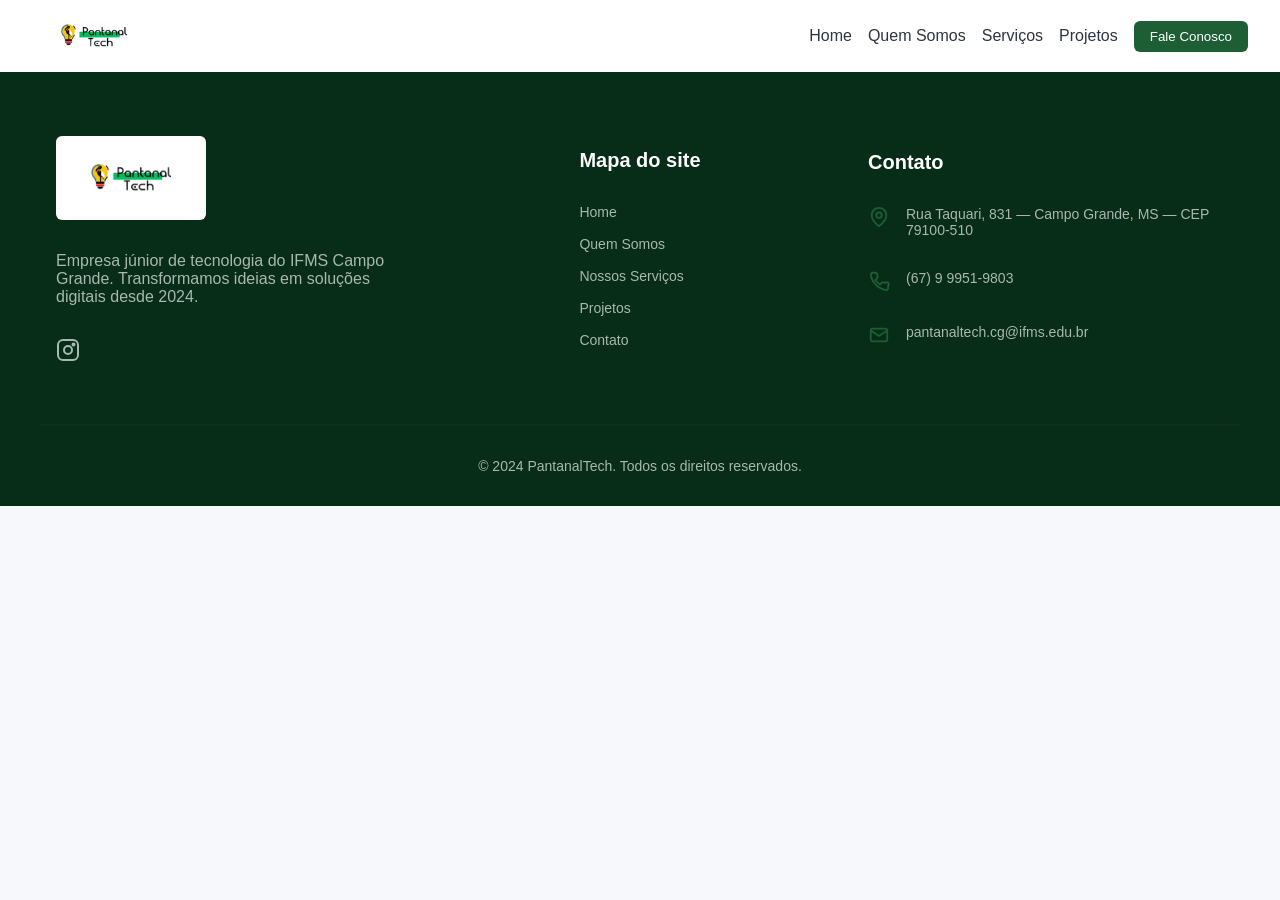
==== pages/projetos.html @ eecae963 "Estruturando páginas do projeto" ====
<!DOCTYPE html>
<html lang="pt-br">
<head>
    <meta charset="UTF-8">
    <meta name="viewport" content="width=device-width, initial-scale=1.0">

    <link rel="stylesheet" href="../css/variables.css">
    <link rel="stylesheet" href="../css/global.css">
    <link rel="stylesheet" href="../components/Header/Header.css">
    <link rel="stylesheet" href="../components/Footer/Footer.css">

    <script type="module" src="../components/Header/Header.js"></script>
    <script type="module" src="../components/Footer/Footer.js"></script>
    <title>Projetos</title>
</head>
<body>
    <header-component></header-component>

    <!-- Introduzir o conteúdo da página -->

    <footer-component></footer-component>
</body>
</html>
---- css/variables.css ----
:root {

    /* ===========================
       CORES PRINCIPAIS
    =========================== */

    --verde-principal: #1D5E35;
    --verde-escuro: #072C17;
    --verde-claro: #EAF7F0;
    --verde-hover: #164B2A;

    --amarelo-destaque: #F3B21A;
    --amarelo-hover: #D99C13;


    /* ===========================
       FUNDOS
    =========================== */

    --fundo-branco: #FFFFFF;
    --fundo-pagina: #F7F8FC;
    --fundo-secao: #F2F4F7;
    --fundo-escuro: var(--verde-escuro);


    /* ===========================
       TEXTOS
    =========================== */

    --texto-principal: #2E3442;
    --texto-secundario: #667085;
    --texto-claro: #FFFFFF;
    --texto-destaque: var(--verde-principal);


    /* ===========================
       BORDAS
    =========================== */

    --borda-padrao: #E7EAF0;
    --borda-clara: #F2F4F7;


    /* ===========================
       BOTÕES E LINKS
    =========================== */

    --botao-primario: var(--verde-principal);
    --botao-primario-hover: var(--verde-hover);

    --botao-destaque: var(--amarelo-destaque);
    --botao-destaque-hover: var(--amarelo-hover);

    --link: var(--verde-principal);
    --link-hover: var(--verde-hover);


    /* ===========================
       ESPAÇAMENTOS
    =========================== */

    --espaco-pequeno: 8px;
    --espaco-medio: 16px;
    --espaco-grande: 32px;
    --espaco-secao: 80px;


    /* ===========================
       BORDAS E SOMBRAS
    =========================== */

    --raio-pequeno: 6px;
    --raio-medio: 12px;
    --raio-grande: 20px;

    --sombra-card: 0 10px 30px rgba(0, 0, 0, 0.08);


    /* ===========================
       TRANSIÇÃO
    =========================== */

    --transicao-padrao: 0.2s ease;


    /* ===========================
       LAYOUT
    =========================== */

    --largura-maxima: 1200px;
    --altura-header: 72px;
}
---- css/global.css ----
*{
    margin: 0;
    padding: 0;
    box-sizing: border-box;
}

body{
    font-family: 'Inter', sans-serif;
    background-color: var(--fundo-pagina);
    color: var(--texto-principal);
}
---- components/Header/Header.css ----
.cabecalho{
    display: flex;
    justify-content: space-between;
    align-items: center;
    padding: 1rem 2rem;
    height: var(--altura-header);
    background-color: var(--fundo-branco);
    box-shadow: 0 2px 4px rgba(0, 0, 0, 0.1);
}

.logo{
    height: 70px;
    width: auto;
}

.menu{
    display: flex;
    align-items: center;
    gap: 1rem;
}

.menu a{
    text-decoration: none;
    color: var(--texto-principal);
    font-weight: 500;
    transition: color 0.3s;
}

.menu a:hover{
    color: var(--link-hover);
}

.menu-btn{
    background-color: var(--botao-primario);
    color: var(--texto-claro);
    border: none;
    padding: 0.5rem 1rem;
    border-radius: var(--raio-pequeno);
    cursor: pointer;
    transition: background-color 0.3s;
}

.menu-btn:hover{
    background-color: var(--botao-primario-hover);
}
---- components/Footer/Footer.css ----
.rodape{
    display: flex;
    flex-direction: column;
    justify-content: space-around;
    align-items: center;
    background-color: var(--fundo-escuro);
    color: #A9B8B0;
}

.rodape__container{
    max-width: var(--largura-maxima);
    padding: 32px 16px;
    display: grid;
    grid-template-columns: 1.5fr 1.5fr 1.5fr;
    gap: 50px;
    border-bottom: 2px solid #142D22;
    place-items: center;
}

.rodape__informacoes{
    display: flex;
    flex-direction: column;
    gap: var(--espaco-grande);
    padding: var(--espaco-grande) 0;
}

.rodape__informacoes img{
    width: 150px;
    height: auto;
    border-radius: var(--raio-pequeno);
}

.rodape__informacoes #instagram{
    width: 22px;
    height: 22px;
} 

.rodape__titulo{
    font-size: 20px;
    color: var(--texto-claro);
}

.rodape__mapasite{
    display: flex;
    flex-direction: column;
    gap: var(--espaco-grande);
    padding: var(--espaco-grande) 0;
    font-size: 14px;
}

.rodape__mapasite .rodape__links{
    display: flex;
    flex-direction: column;
    gap: var(--espaco-medio);
    list-style: none;
}

.rodape__link{
    text-decoration: none;
    color: #A9B8B0;
    transition: color 0.3s ease;
}

.rodape__link:hover{
    color: var(--verde-hover);
}

.rodape__contato{
    display: flex;
    flex-direction: column;
    gap: var(--espaco-grande);
    padding: var(--espaco-grande) 0;
    font-size: 14px;
}

.rodape__contato .contato-item {
    display: flex;
    align-items: flex-start;
    gap: 16px;
}

.rodape__contato .icone {
    width: 22px;
    height: 22px;
    color: var(--verde-principal);
    flex-shrink: 0;
}

.rodape__direitos{
    padding: var(--espaco-grande) 0;
    font-size: 14px;
}
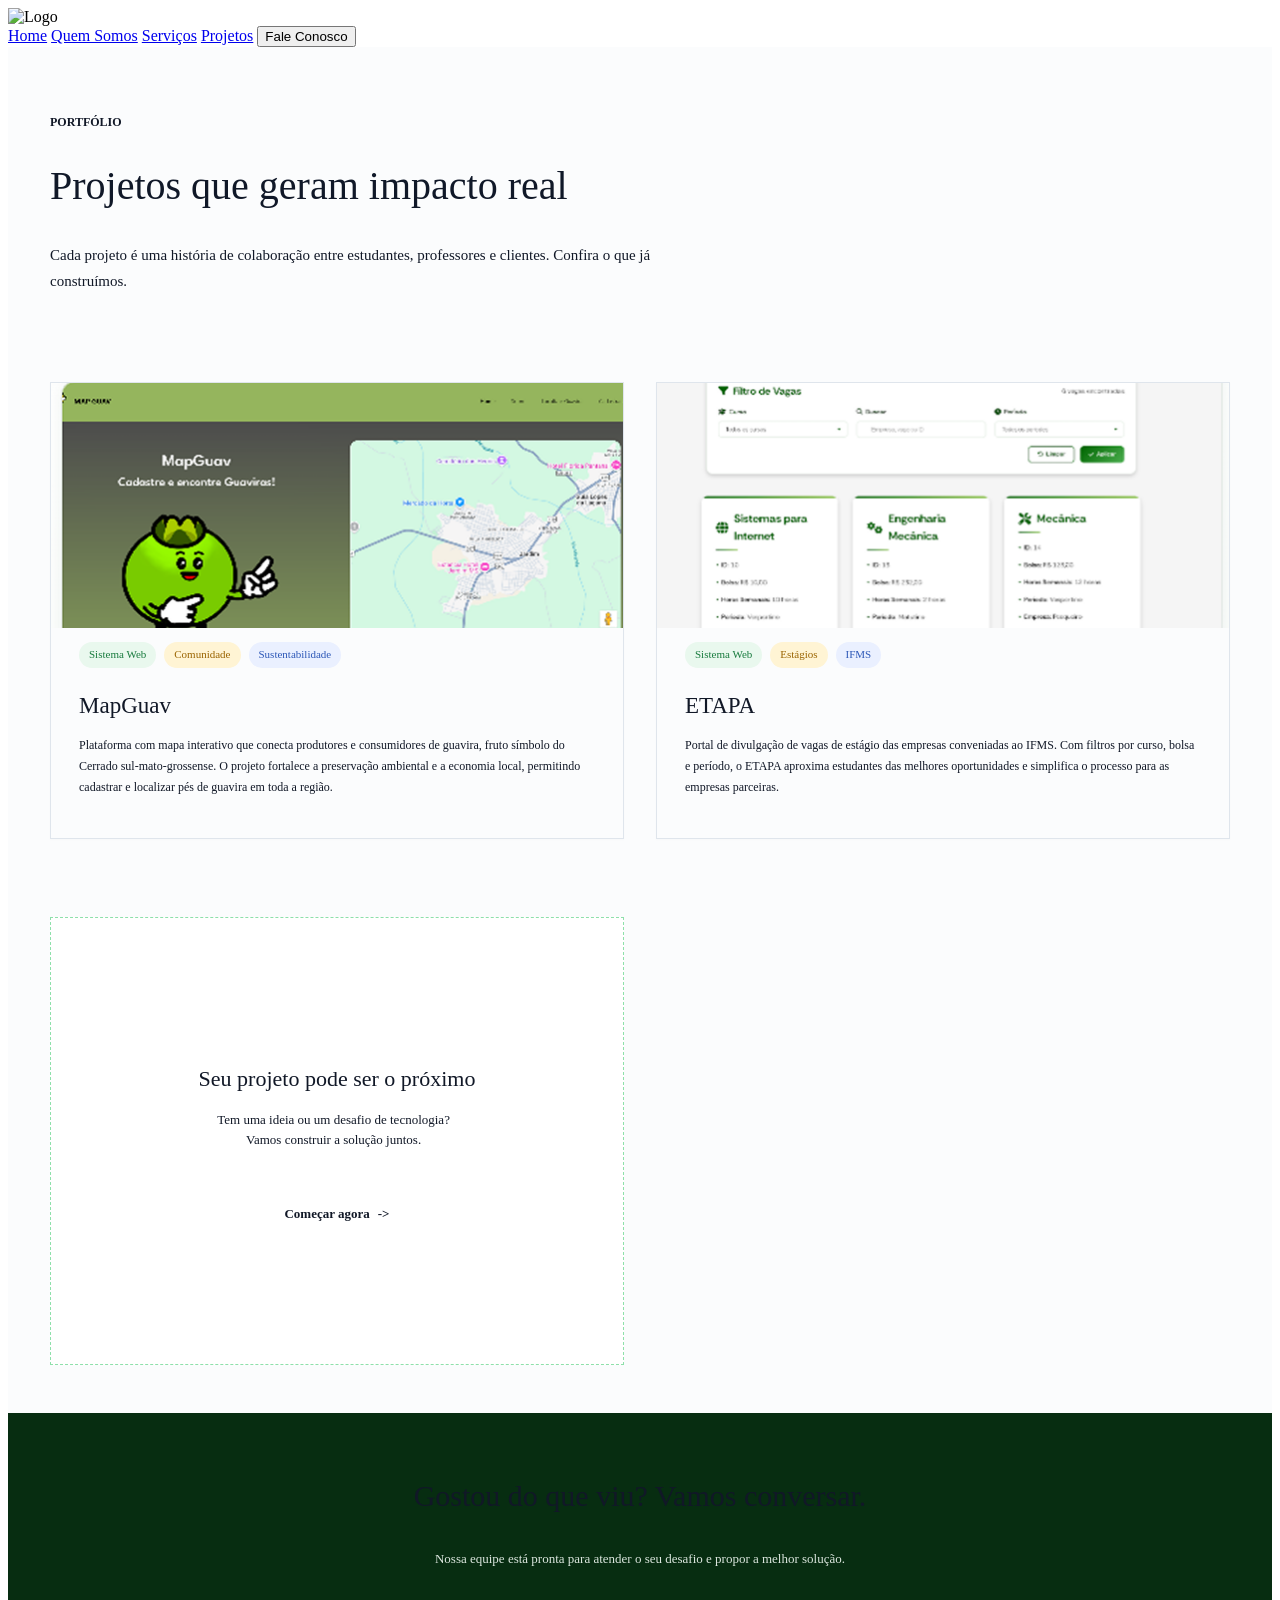
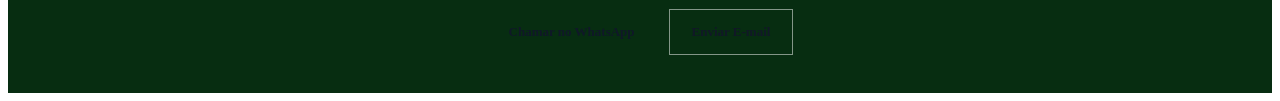
==== commit 5d3e865f: "feat: Adiciona página de projetos com layout e estilos" ====
--- a/pages/projetos.html
+++ b/pages/projetos.html
@@ -6,6 +6,7 @@
 
     <link rel="stylesheet" href="../css/variables.css">
     <link rel="stylesheet" href="../css/global.css">
+    <link rel="stylesheet" href="../css/projetos.css">
     <link rel="stylesheet" href="../components/Header/Header.css">
     <link rel="stylesheet" href="../components/Footer/Footer.css">
 
@@ -16,8 +17,100 @@
 <body>
     <header-component></header-component>
 
-    <!-- Introduzir o conteúdo da página -->
+    <main class="projetos-page">
+        <section class="projetos-hero" aria-labelledby="titulo-projetos">
+            <div class="projetos-container">
+                <p class="projetos-label">Portf&oacute;lio</p>
+                <h1 id="titulo-projetos">Projetos que geram impacto real</h1>
+                <p class="projetos-intro">
+                    Cada projeto &eacute; uma hist&oacute;ria de colabora&ccedil;&atilde;o entre estudantes, professores e clientes.
+                    Confira o que j&aacute; constru&iacute;mos.
+                </p>
+            </div>
+        </section>
+
+        <section class="projetos-lista" aria-label="Lista de projetos">
+            <div class="projetos-container projetos-grid">
+                <article class="projeto-card">
+                    <img
+                        class="projeto-card__imagem"
+                        src="../assets/MapGuav Dashboard Screenshot.png"
+                        alt="Interface ilustrada do projeto MapGuav com mascote e mapa"
+                    >
+
+                    <div class="projeto-card__conteudo">
+                        <div class="projeto-card__tags" aria-label="Categorias do projeto">
+                            <span class="tag tag--verde">Sistema Web</span>
+                            <span class="tag tag--amarelo">Comunidade</span>
+                            <span class="tag tag--azul">Sustentabilidade</span>
+                        </div>
+
+                        <h2>MapGuav</h2>
+                        <p>
+                            Plataforma com mapa interativo que conecta produtores e consumidores de guavira,
+                            fruto s&iacute;mbolo do Cerrado sul-mato-grossense. O projeto fortalece a preserva&ccedil;&atilde;o
+                            ambiental e a economia local, permitindo cadastrar e localizar p&eacute;s de guavira em toda a regi&atilde;o.
+                        </p>
+                    </div>
+                </article>
+
+                <article class="projeto-card">
+                    <img
+                        class="projeto-card__imagem"
+                        src="../assets/ETAPA Dashboard Screenshot.png"
+                        alt="Interface ilustrada do portal ETAPA com filtros e vagas de estagio"
+                    >
+
+                    <div class="projeto-card__conteudo">
+                        <div class="projeto-card__tags" aria-label="Categorias do projeto">
+                            <span class="tag tag--verde">Sistema Web</span>
+                            <span class="tag tag--amarelo">Est&aacute;gios</span>
+                            <span class="tag tag--azul">IFMS</span>
+                        </div>
+
+                        <h2>ETAPA</h2>
+                        <p>
+                            Portal de divulga&ccedil;&atilde;o de vagas de est&aacute;gio das empresas conveniadas ao IFMS.
+                            Com filtros por curso, bolsa e per&iacute;odo, o ETAPA aproxima estudantes das melhores
+                            oportunidades e simplifica o processo para as empresas parceiras.
+                        </p>
+                    </div>
+                </article>
+
+                <article class="projeto-convite">
+                    <div>
+                        <h2>Seu projeto pode ser o pr&oacute;ximo</h2>
+                        <p>
+                            Tem uma ideia ou um desafio de tecnologia? Vamos construir a solu&ccedil;&atilde;o juntos.
+                        </p>
+                    </div>
+
+                    <a class="botao botao--primario" href="mailto:pantanaltech.cg@ifms.edu.br">
+                        Come&ccedil;ar agora
+                        <span aria-hidden="true">-&gt;</span>
+                    </a>
+                </article>
+            </div>
+        </section>
+
+
+        <section class="projetos-cta" aria-labelledby="titulo-contato-projetos">
+            <div class="projetos-container projetos-cta__conteudo">
+                <h2 id="titulo-contato-projetos">Gostou do que viu? Vamos conversar.</h2>
+                <p>Nossa equipe est&aacute; pronta para atender o seu desafio e propor a melhor solu&ccedil;&atilde;o.</p>
+
+                <div class="projetos-cta__acoes">
+                    <a class="botao botao--destaque" href="https://wa.me/5567999519803" target="_blank" rel="noopener">
+                        Chamar no WhatsApp
+                    </a>
+                    <a class="botao botao--contorno" href="mailto:pantanaltech.cg@ifms.edu.br">
+                        Enviar E-mail
+                    </a>
+                </div>
+            </div>
+        </section>
+    </main>
 
     <footer-component></footer-component>
 </body>
-</html>+</html>
--- a/css/projetos.css
+++ b/css/projetos.css
@@ -0,0 +1,319 @@
+.projetos-page {
+    background: #fbfcfd;
+    color: #111827;
+}
+
+.projetos-container {
+    width: min(100%, var(--largura-maxima));
+    margin: 0 auto;
+    padding: 0 42px;
+}
+
+.projetos-hero {
+    padding: 56px 0 48px;
+    background: #fbfcfd;
+}
+
+.projetos-label {
+    margin-bottom: 12px;
+    color: var(--verde-principal);
+    font-size: 12px;
+    font-weight: 600;
+    line-height: 1.2;
+    text-transform: uppercase;
+}
+
+.projetos-hero h1 {
+    max-width: 700px;
+    color: #101828;
+    font-size: 40px;
+    font-weight: 400;
+    line-height: 1.16;
+}
+
+.projetos-intro {
+    max-width: 610px;
+    margin-top: 20px;
+    color: var(--texto-secundario);
+    font-size: 15px;
+    line-height: 1.75;
+}
+
+.projetos-lista {
+    padding: 24px 0 48px;
+}
+
+.projetos-grid {
+    display: grid;
+    grid-template-columns: repeat(2, minmax(0, 1fr));
+    gap: 78px 32px;
+}
+
+.projeto-card {
+    overflow: hidden;
+    background: var(--fundo-branco);
+    border: 1px solid #dfe5ec;
+    border-radius: var(--raio-medio);
+    box-shadow: 0 1px 2px rgba(16, 24, 40, 0.02);
+}
+
+.projeto-card__imagem {
+    display: block;
+    width: 100%;
+    height: 245px;
+    object-fit: cover;
+    background: #eef3f0;
+}
+
+.projeto-card__conteudo {
+    padding: 14px 28px 28px;
+}
+
+.projeto-card__tags {
+    display: flex;
+    flex-wrap: wrap;
+    gap: 8px;
+    margin-bottom: 24px;
+}
+
+.tag {
+    display: inline-flex;
+    align-items: center;
+    min-height: 20px;
+    padding: 3px 10px;
+    border-radius: 999px;
+    font-size: 11px;
+    font-weight: 500;
+    line-height: 1.2;
+    white-space: nowrap;
+}
+
+.tag--verde {
+    background: #e9f8ee;
+    color: #177a3d;
+}
+
+.tag--amarelo {
+    background: #fff4d4;
+    color: #9a6400;
+}
+
+.tag--azul {
+    background: #eaf0ff;
+    color: #2c57b7;
+}
+
+.projeto-card h2,
+.projeto-convite h2,
+.projetos-cta h2 {
+    color: #111827;
+    font-weight: 500;
+}
+
+.projeto-card h2 {
+    margin-bottom: 16px;
+    font-size: 23px;
+    line-height: 1.2;
+}
+
+.projeto-card p {
+    color: var(--texto-secundario);
+    font-size: 12px;
+    line-height: 1.75;
+}
+
+.projeto-convite {
+    min-height: 350px;
+    display: flex;
+    flex-direction: column;
+    align-items: center;
+    justify-content: center;
+    gap: 28px;
+    padding: 48px 34px;
+    text-align: center;
+    background: #fff;
+    border: 1px dashed #8ee0aa;
+    border-radius: var(--raio-medio);
+}
+
+.projeto-convite h2 {
+    margin-bottom: 16px;
+    font-size: 22px;
+    line-height: 1.3;
+}
+
+.projeto-convite p {
+    max-width: 270px;
+    color: var(--texto-secundario);
+    font-size: 13px;
+    line-height: 1.55;
+}
+
+.botao {
+    display: inline-flex;
+    align-items: center;
+    justify-content: center;
+    gap: 8px;
+    min-height: 44px;
+    padding: 0 22px;
+    border-radius: var(--raio-pequeno);
+    font-size: 13px;
+    font-weight: 700;
+    line-height: 1;
+    text-decoration: none;
+    transition:
+        background-color var(--transicao-padrao),
+        border-color var(--transicao-padrao),
+        color var(--transicao-padrao),
+        transform var(--transicao-padrao);
+}
+
+.botao:hover {
+    transform: translateY(-1px);
+}
+
+.botao:focus-visible {
+    outline: 3px solid rgba(29, 94, 53, 0.28);
+    outline-offset: 3px;
+}
+
+.botao--primario {
+    background: var(--botao-primario);
+    color: var(--texto-claro);
+}
+
+.botao--primario:hover {
+    background: var(--botao-primario-hover);
+}
+
+.projetos-divisor {
+    height: 132px;
+    border-top: 4px solid #1b8bff;
+    background: #fff;
+}
+
+.projetos-cta {
+    padding: 40px 0 38px;
+    background: #072D11;
+}
+
+.projetos-cta__conteudo {
+    display: flex;
+    flex-direction: column;
+    align-items: center;
+    text-align: center;
+}
+
+.projetos-cta h2 {
+    color: var(--texto-claro);
+    font-size: 30px;
+    line-height: 1.2;
+}
+
+.projetos-cta p {
+    max-width: 420px;
+    margin-top: 10px;
+    color: #dce7df;
+    font-size: 13px;
+    line-height: 1.6;
+}
+
+.projetos-cta__acoes {
+    display: flex;
+    flex-wrap: wrap;
+    justify-content: center;
+    gap: 12px;
+    margin-top: 26px;
+}
+
+.botao--destaque {
+    background: var(--botao-destaque);
+    color: #101828;
+}
+
+.botao--destaque:hover {
+    background: var(--botao-destaque-hover);
+}
+
+.botao--contorno {
+    color: var(--texto-claro);
+    border: 1px solid rgba(255, 255, 255, 0.5);
+}
+
+.botao--contorno:hover {
+    border-color: var(--texto-claro);
+    background: rgba(255, 255, 255, 0.08);
+}
+
+@media (max-width: 820px) {
+    .projetos-container {
+        padding: 0 24px;
+    }
+
+    .projetos-hero {
+        padding: 42px 0 28px;
+    }
+
+    .projetos-hero h1 {
+        font-size: 32px;
+    }
+
+    .projetos-grid {
+        grid-template-columns: 1fr;
+        gap: 28px;
+    }
+
+    .projeto-card__imagem {
+        height: 230px;
+    }
+
+    .projeto-convite {
+        min-height: 290px;
+    }
+
+    .projetos-divisor {
+        height: 76px;
+        border-top-width: 3px;
+    }
+
+    .projetos-cta h2 {
+        font-size: 25px;
+    }
+}
+
+@media (max-width: 520px) {
+    .projetos-container {
+        padding: 0 18px;
+    }
+
+    .projetos-hero h1 {
+        font-size: 28px;
+    }
+
+    .projetos-intro {
+        font-size: 14px;
+    }
+
+    .projeto-card__imagem {
+        height: 190px;
+    }
+
+    .projeto-card__conteudo {
+        padding: 14px 18px 22px;
+    }
+
+    .projeto-card__tags {
+        gap: 6px;
+        margin-bottom: 18px;
+    }
+
+    .tag {
+        font-size: 10px;
+        padding: 3px 8px;
+    }
+
+    .projetos-cta__acoes,
+    .botao {
+        width: 100%;
+    }
+}
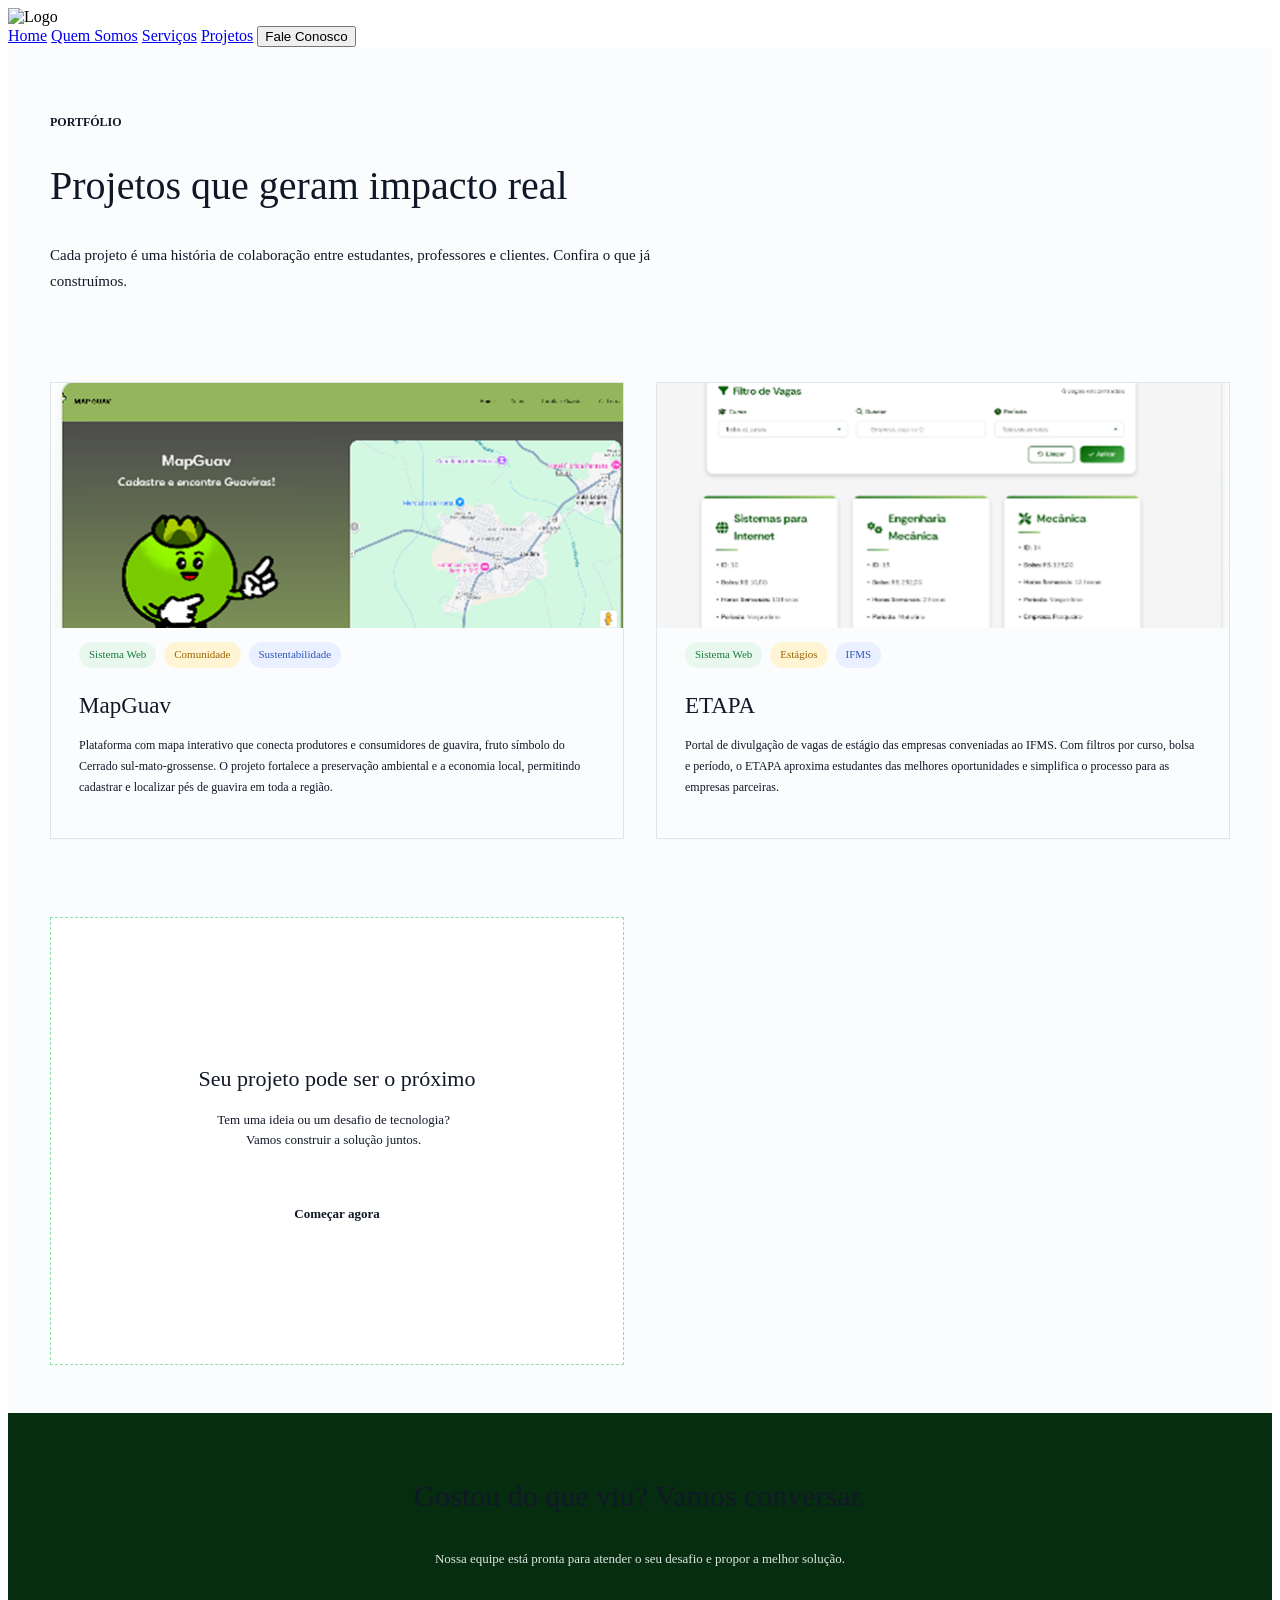
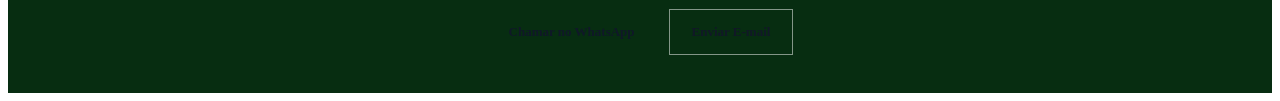
==== commit 8a85eb0e: "refactor: tira sera do começar agora" ====
--- a/pages/projetos.html
+++ b/pages/projetos.html
@@ -87,7 +87,6 @@
 
                     <a class="botao botao--primario" href="mailto:pantanaltech.cg@ifms.edu.br">
                         Come&ccedil;ar agora
-                        <span aria-hidden="true">-&gt;</span>
                     </a>
                 </article>
             </div>
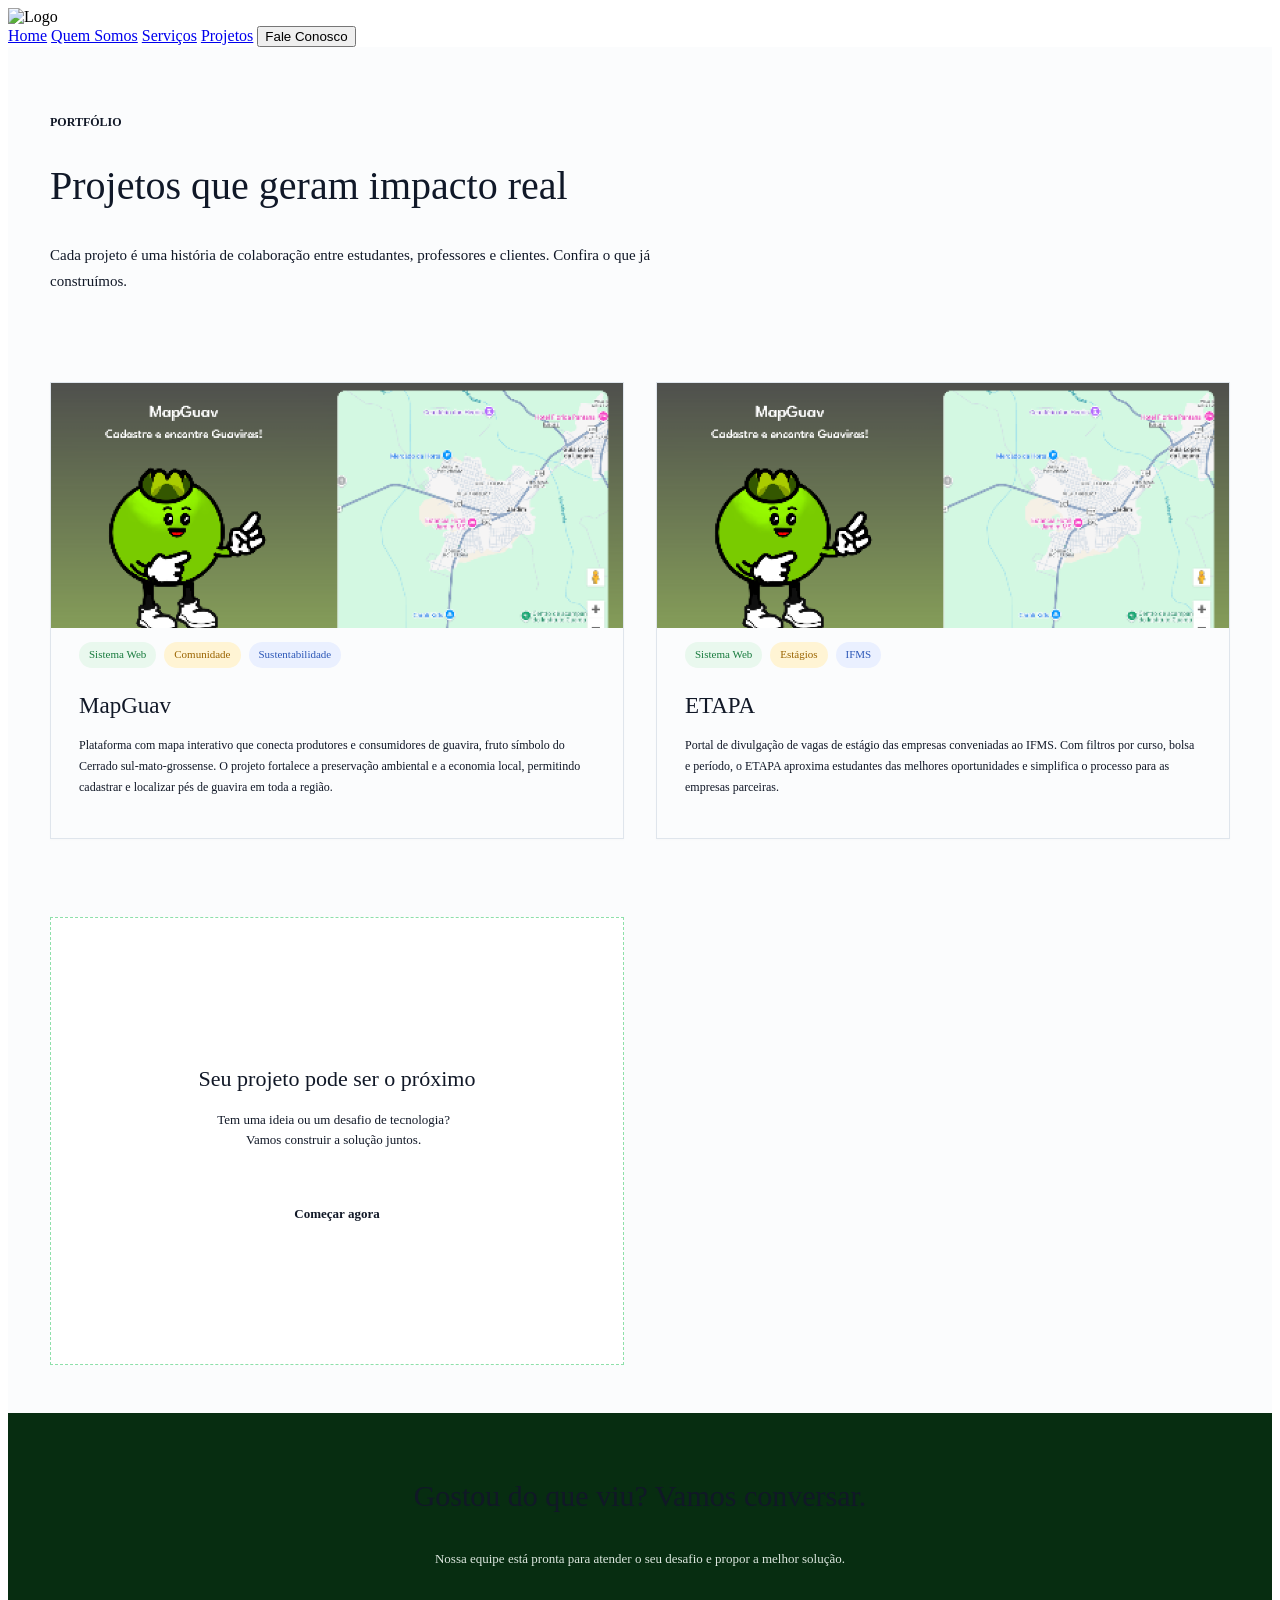
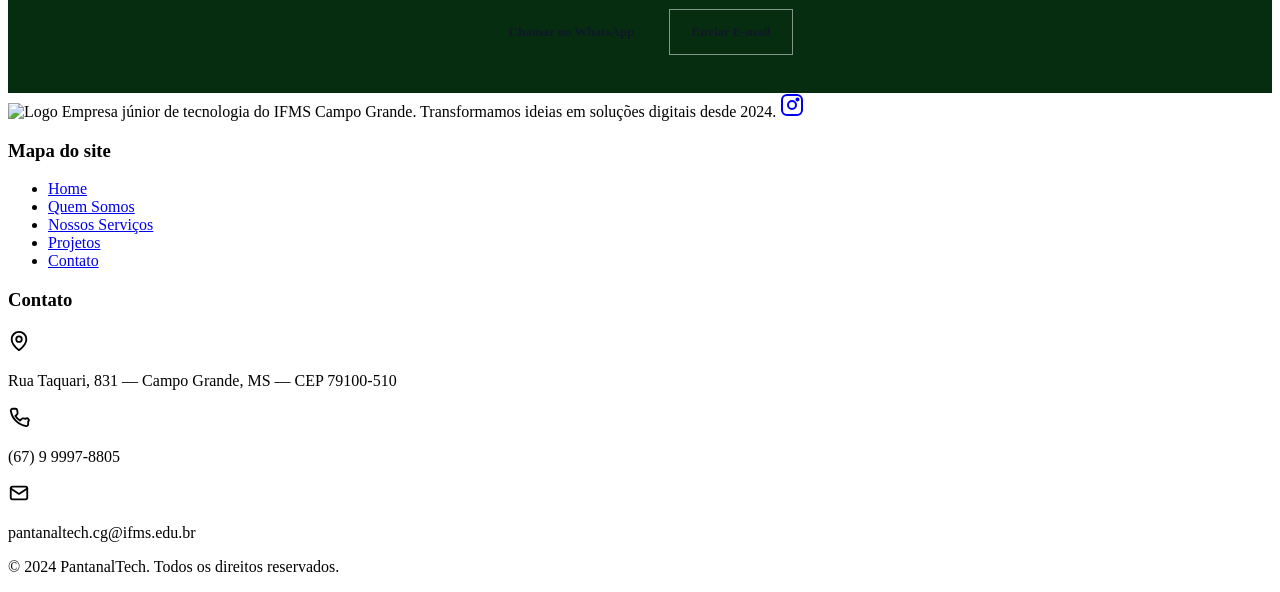
==== commit 748feb2d: "hotfix: recupera seção 2 que sumiu no conflito" ====
--- a/pages/projetos.html
+++ b/pages/projetos.html
@@ -34,7 +34,7 @@
                 <article class="projeto-card">
                     <img
                         class="projeto-card__imagem"
-                        src="../assets/MapGuav Dashboard Screenshot.png"
+                        src="../assets/MapGuav.png"
                         alt="Interface ilustrada do projeto MapGuav com mascote e mapa"
                     >
 
@@ -57,7 +57,7 @@
                 <article class="projeto-card">
                     <img
                         class="projeto-card__imagem"
-                        src="../assets/ETAPA Dashboard Screenshot.png"
+                        src="../assets/MapGuav.png"
                         alt="Interface ilustrada do portal ETAPA com filtros e vagas de estagio"
                     >
 
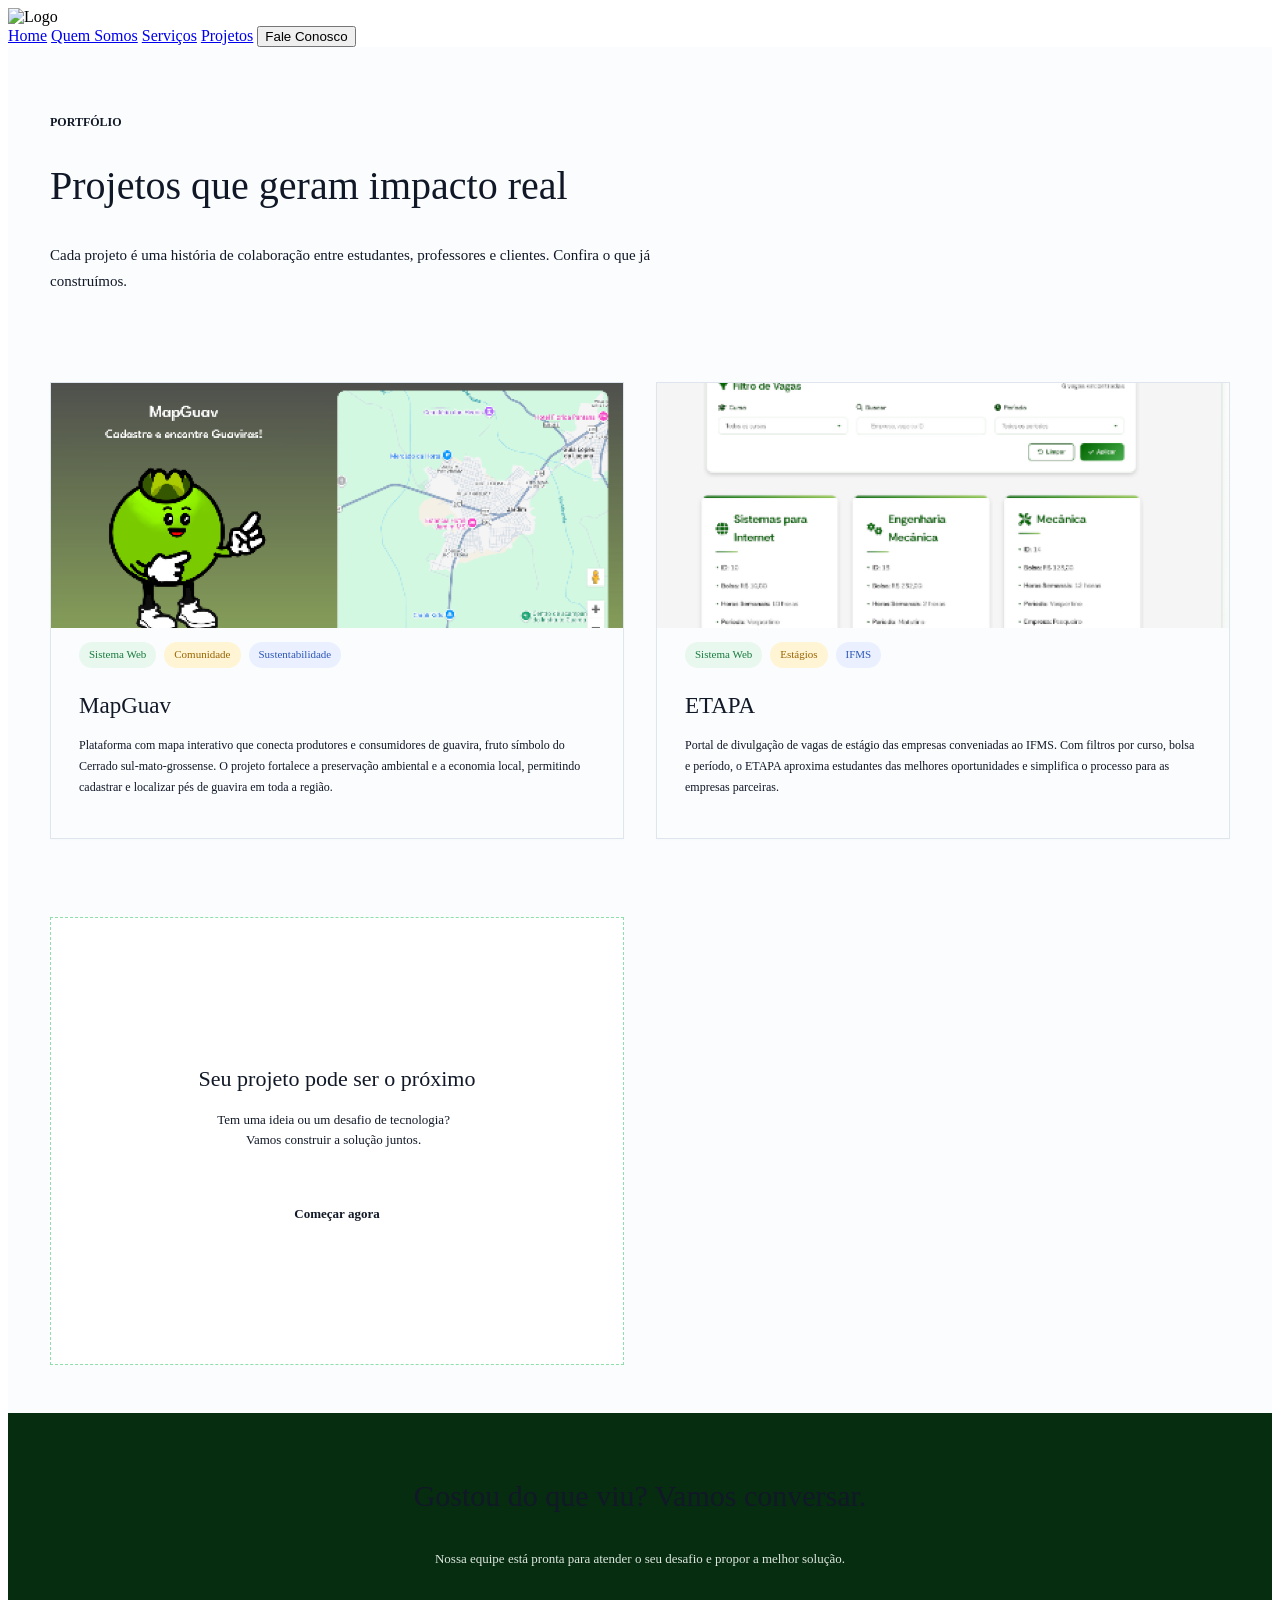
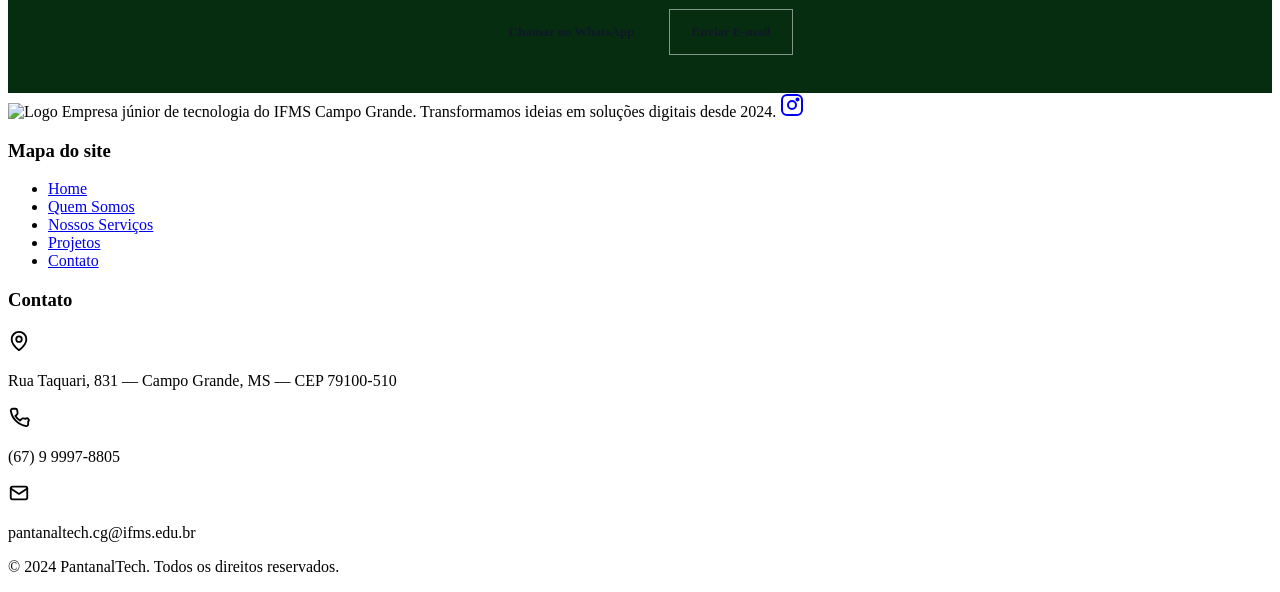
==== commit 2cf45cdc: "fix: caminho imagem etapa" ====
--- a/pages/projetos.html
+++ b/pages/projetos.html
@@ -57,7 +57,7 @@
                 <article class="projeto-card">
                     <img
                         class="projeto-card__imagem"
-                        src="../assets/MapGuav.png"
+                        src="../assets/etapa.png"
                         alt="Interface ilustrada do portal ETAPA com filtros e vagas de estagio"
                     >
 
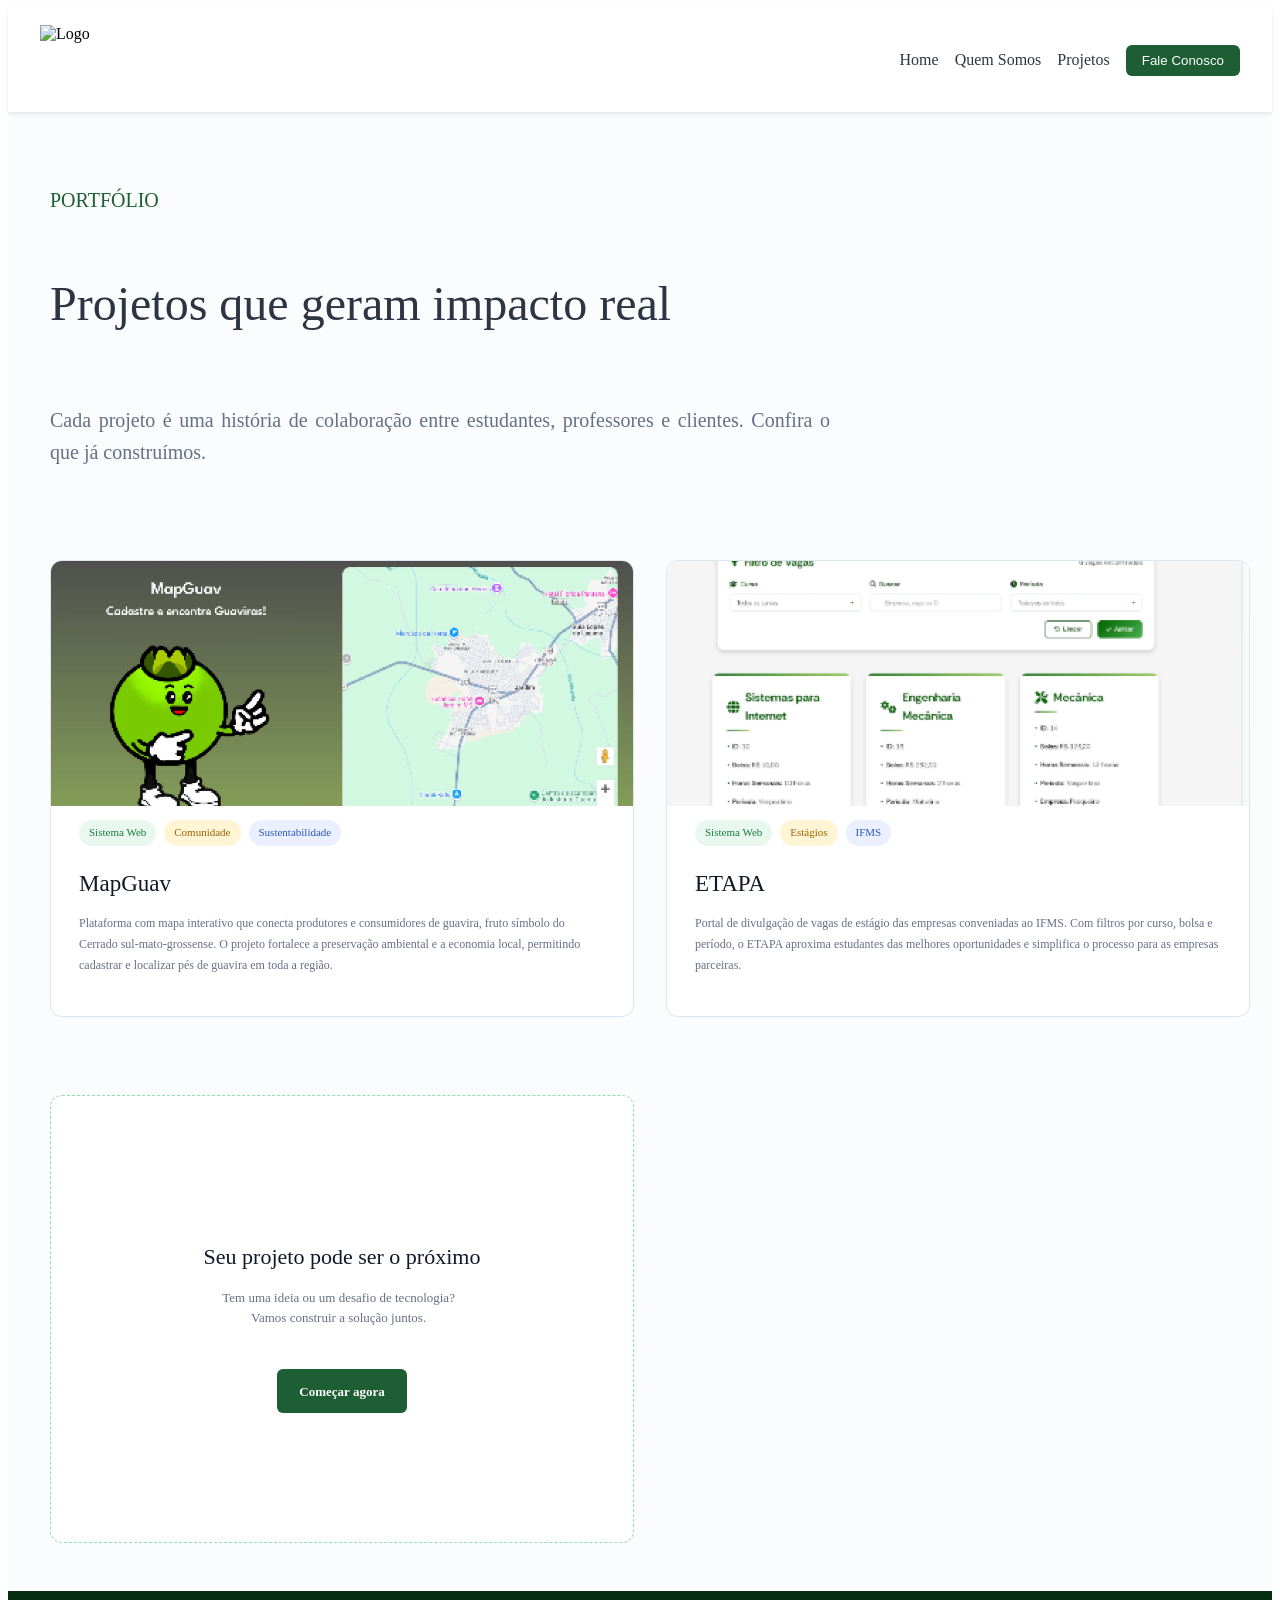
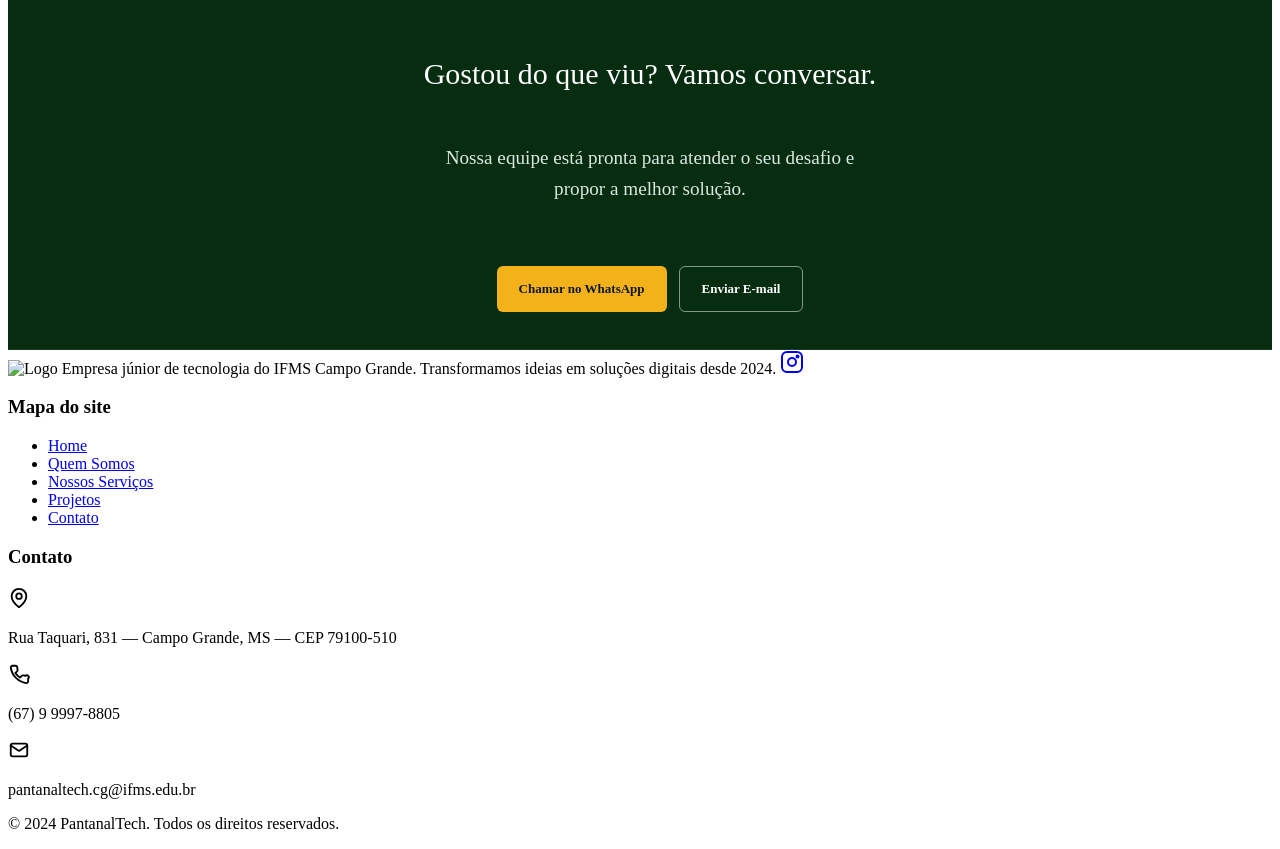
==== commit 93bdd5e6: "fix(style): corrigindo css e deixando padronizado" ====
--- a/pages/projetos.html
+++ b/pages/projetos.html
@@ -16,11 +16,10 @@
 </head>
 <body>
     <header-component></header-component>
-
     <main class="projetos-page">
         <section class="projetos-hero" aria-labelledby="titulo-projetos">
             <div class="projetos-container">
-                <p class="projetos-label">Portf&oacute;lio</p>
+                <p class="projetos-label">Portfólio</p>
                 <h1 id="titulo-projetos">Projetos que geram impacto real</h1>
                 <p class="projetos-intro">
                     Cada projeto &eacute; uma hist&oacute;ria de colabora&ccedil;&atilde;o entre estudantes, professores e clientes.
--- a/css/variables.css
+++ b/css/variables.css
@@ -0,0 +1,95 @@
+:root {
+
+    /* ===========================
+       CORES PRINCIPAIS
+    =========================== */
+
+    --verde-principal: #1D5E35;
+    --verde-escuro: #072C17;
+    --verde-claro: #EAF7F0;
+    --verde-hover: #164B2A;
+
+    --amarelo-destaque: #F3B21A;
+    --amarelo-hover: #D99C13;
+
+
+    /* ===========================
+       FUNDOS
+    =========================== */
+
+    --fundo-branco: #FFFFFF;
+    --fundo-pagina: #F7F8FC;
+    --fundo-secao: #F2F4F7;
+    --fundo-escuro: var(--verde-escuro);
+
+
+    /* ===========================
+       TEXTOS
+    =========================== */
+
+    --texto-principal: #2E3442;
+    --texto-secundario: #667085;
+    --texto-claro: #FFFFFF;
+    --texto-destaque: var(--verde-principal);
+
+    --color-primary: var(--texto-principal);
+    --color-secondary: var(--texto-secundario);
+
+
+    /* ===========================
+       BORDAS
+    =========================== */
+
+    --borda-padrao: #E7EAF0;
+    --borda-clara: #F2F4F7;
+
+
+    /* ===========================
+       BOTÕES E LINKS
+    =========================== */
+
+    --botao-primario: var(--verde-principal);
+    --botao-primario-hover: var(--verde-hover);
+
+    --botao-destaque: var(--amarelo-destaque);
+    --botao-destaque-hover: var(--amarelo-hover);
+
+    --link: var(--verde-principal);
+    --link-hover: var(--verde-hover);
+
+
+    /* ===========================
+       ESPAÇAMENTOS
+    =========================== */
+
+    --espaco-pequeno: 8px;
+    --espaco-medio: 16px;
+    --espaco-grande: 32px;
+    --espaco-secao: 80px;
+
+
+    /* ===========================
+       BORDAS E SOMBRAS
+    =========================== */
+
+    --raio-pequeno: 6px;
+    --raio-medio: 12px;
+    --raio-grande: 20px;
+
+    --sombra-card: 0 10px 30px rgba(0, 0, 0, 0.08);
+
+
+    /* ===========================
+       TRANSIÇÃO
+    =========================== */
+
+    --transicao-padrao: 0.2s ease;
+
+
+    /* ===========================
+       LAYOUT
+    =========================== */
+
+    --largura-maxima: 1200px;
+    --altura-header: 72px;
+}
--- a/css/projetos.css
+++ b/css/projetos.css
@@ -4,9 +4,12 @@
 }
 
 .projetos-container {
+    display: flex;
+    flex-direction: column;
     width: min(100%, var(--largura-maxima));
     margin: 0 auto;
     padding: 0 42px;
+    gap: var(--espaco-medio);
 }
 
 .projetos-hero {
@@ -17,26 +20,24 @@
 .projetos-label {
     margin-bottom: 12px;
     color: var(--verde-principal);
-    font-size: 12px;
-    font-weight: 600;
+    font-size: 1.25rem;
     line-height: 1.2;
     text-transform: uppercase;
 }
 
 .projetos-hero h1 {
-    max-width: 700px;
-    color: #101828;
-    font-size: 40px;
-    font-weight: 400;
-    line-height: 1.16;
+    font-size: 3rem;
+    color: var(--texto-principal);
+    line-height: 3rem;
+    font-weight: normal;
 }
 
 .projetos-intro {
-    max-width: 610px;
-    margin-top: 20px;
-    color: var(--texto-secundario);
-    font-size: 15px;
-    line-height: 1.75;
+    font-size: 1.25rem;
+    color: var(--color-secondary);
+    line-height: 2rem;
+    text-align: justify;
+    width: 65%;
 }
 
 .projetos-lista {
@@ -123,15 +124,15 @@
 }
 
 .projeto-convite {
+    display: flex;
+    flex-direction: column;
+    align-items: center;
+    justify-content: center;
     min-height: 350px;
-    display: flex;
-    flex-direction: column;
-    align-items: center;
-    justify-content: center;
     gap: 28px;
     padding: 48px 34px;
     text-align: center;
-    background: #fff;
+    background: var(--fundo-branco);
     border: 1px dashed #8ee0aa;
     border-radius: var(--raio-medio);
 }
@@ -147,6 +148,7 @@
     color: var(--texto-secundario);
     font-size: 13px;
     line-height: 1.55;
+    justify-self: center;
 }
 
 .botao {
@@ -186,15 +188,10 @@
     background: var(--botao-primario-hover);
 }
 
-.projetos-divisor {
-    height: 132px;
-    border-top: 4px solid #1b8bff;
-    background: #fff;
-}
-
 .projetos-cta {
     padding: 40px 0 38px;
-    background: #072D11;
+    background: #072d11;
+    box-shadow: inset 0 -1px 0 rgba(255, 255, 255, 0.08);
 }
 
 .projetos-cta__conteudo {
@@ -214,7 +211,7 @@
     max-width: 420px;
     margin-top: 10px;
     color: #dce7df;
-    font-size: 13px;
+    font-size: 1.2rem;
     line-height: 1.6;
 }
 
@@ -243,77 +240,4 @@
 .botao--contorno:hover {
     border-color: var(--texto-claro);
     background: rgba(255, 255, 255, 0.08);
-}
-
-@media (max-width: 820px) {
-    .projetos-container {
-        padding: 0 24px;
-    }
-
-    .projetos-hero {
-        padding: 42px 0 28px;
-    }
-
-    .projetos-hero h1 {
-        font-size: 32px;
-    }
-
-    .projetos-grid {
-        grid-template-columns: 1fr;
-        gap: 28px;
-    }
-
-    .projeto-card__imagem {
-        height: 230px;
-    }
-
-    .projeto-convite {
-        min-height: 290px;
-    }
-
-    .projetos-divisor {
-        height: 76px;
-        border-top-width: 3px;
-    }
-
-    .projetos-cta h2 {
-        font-size: 25px;
-    }
-}
-
-@media (max-width: 520px) {
-    .projetos-container {
-        padding: 0 18px;
-    }
-
-    .projetos-hero h1 {
-        font-size: 28px;
-    }
-
-    .projetos-intro {
-        font-size: 14px;
-    }
-
-    .projeto-card__imagem {
-        height: 190px;
-    }
-
-    .projeto-card__conteudo {
-        padding: 14px 18px 22px;
-    }
-
-    .projeto-card__tags {
-        gap: 6px;
-        margin-bottom: 18px;
-    }
-
-    .tag {
-        font-size: 10px;
-        padding: 3px 8px;
-    }
-
-    .projetos-cta__acoes,
-    .botao {
-        width: 100%;
-    }
-}
+}
--- a/components/Header/Header.css
+++ b/components/Header/Header.css
@@ -0,0 +1,46 @@
+.cabecalho{
+    position: relative;
+    display: flex;
+    justify-content: space-between;
+    align-items: center;
+    padding: 1rem 2rem;
+    height: var(--altura-header);
+    background-color: var(--fundo-branco);
+    box-shadow: 0 2px 4px rgba(0, 0, 0, 0.1);
+}
+
+.logo{
+    height: 70px;
+    width: auto;
+}
+
+.menu{
+    display: flex;
+    align-items: center;
+    gap: 1rem;
+}
+
+.menu a{
+    text-decoration: none;
+    color: var(--texto-principal);
+    font-weight: 500;
+    transition: color 0.3s;
+}
+
+.menu a:hover{
+    color: var(--link-hover);
+}
+
+.menu-btn{
+    background-color: var(--botao-primario);
+    color: var(--texto-claro);
+    border: none;
+    padding: 0.5rem 1rem;
+    border-radius: var(--raio-pequeno);
+    cursor: pointer;
+    transition: background-color 0.3s;
+}
+
+.menu-btn:hover{
+    background-color: var(--botao-primario-hover);
+}
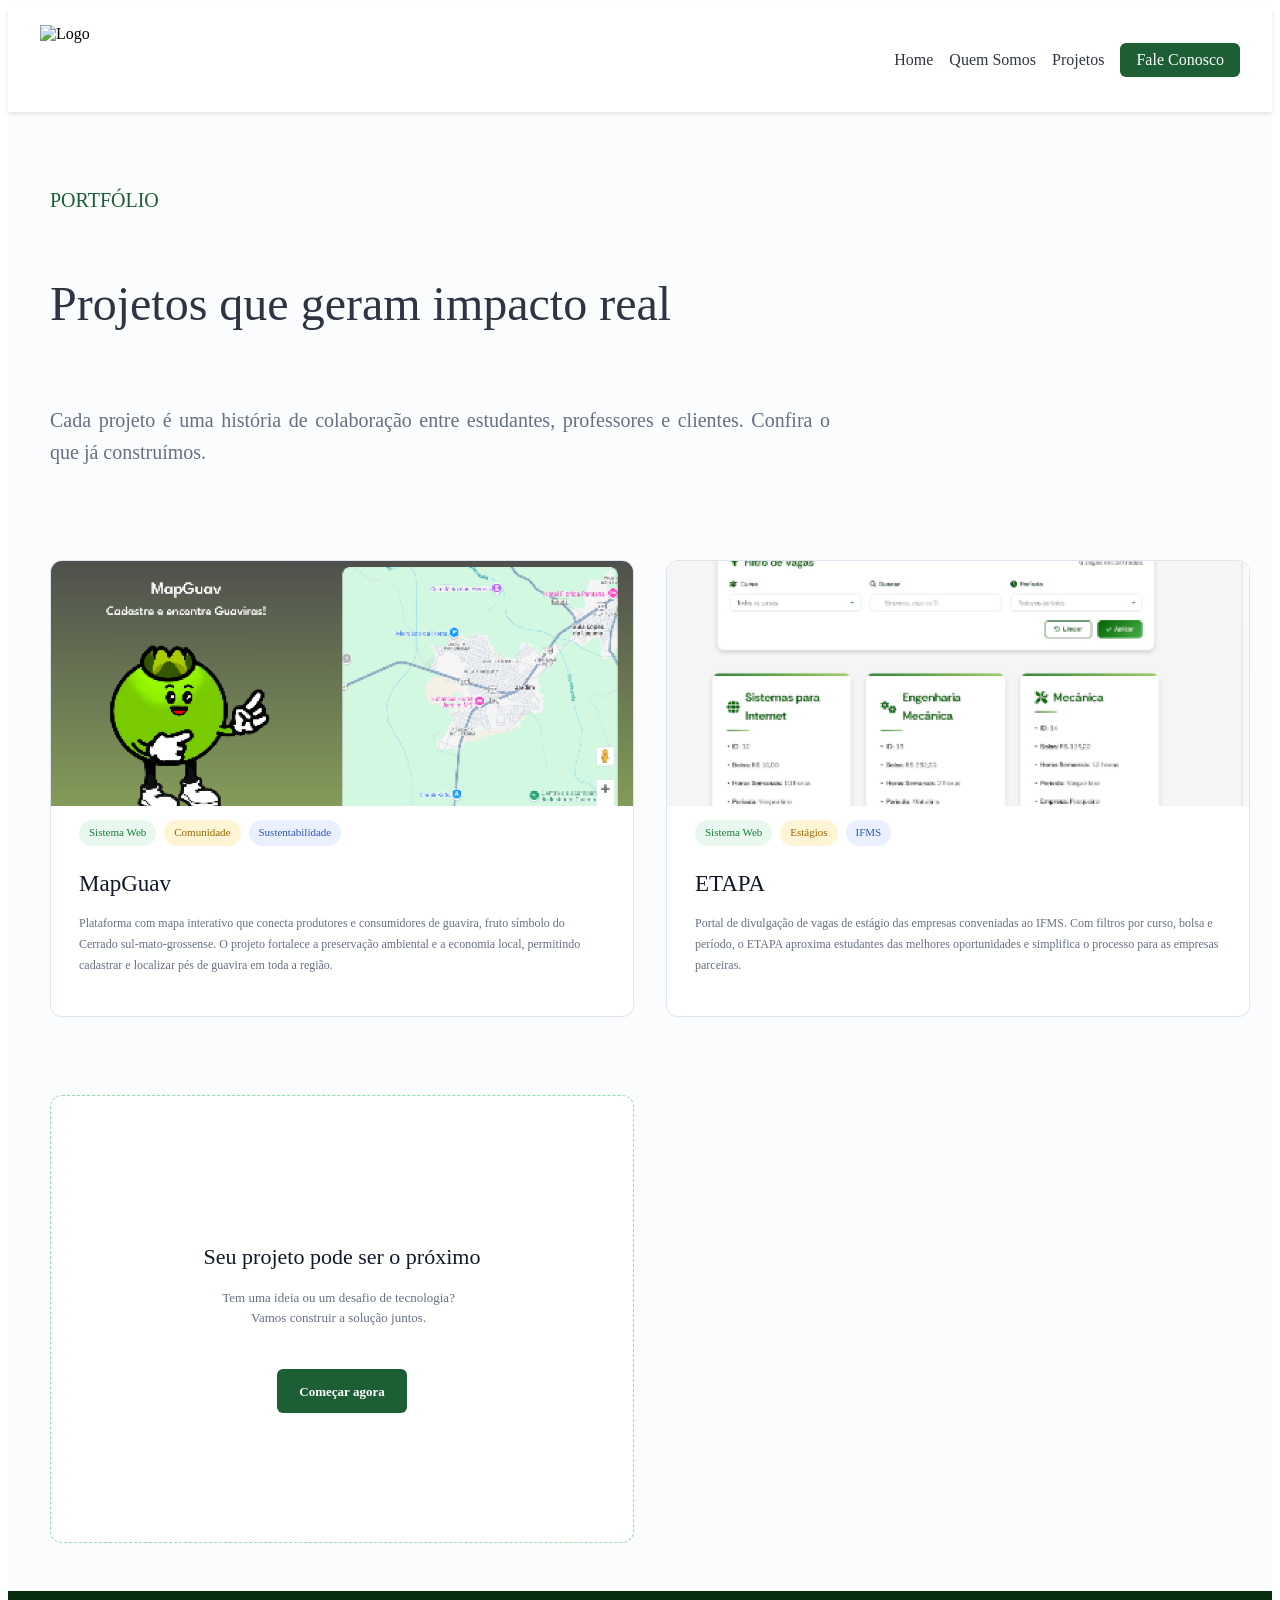
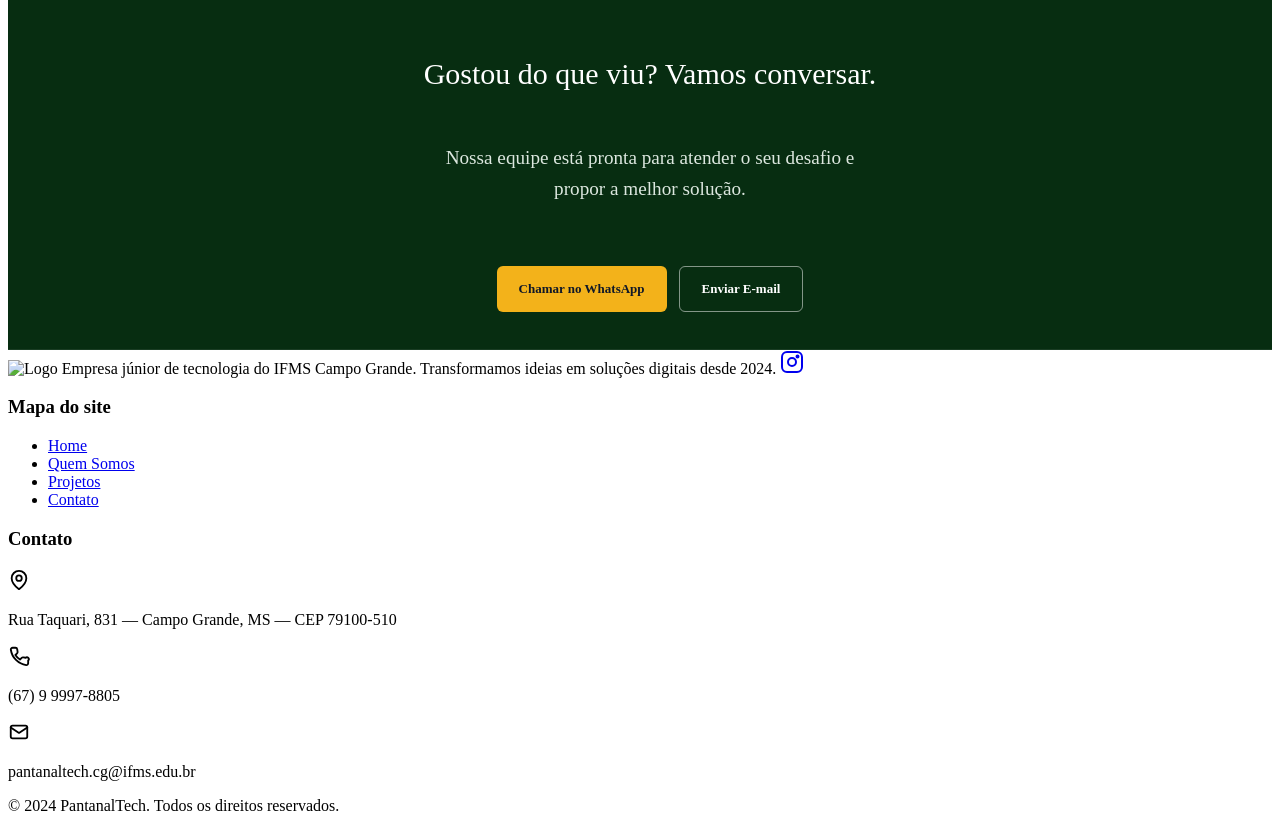
==== commit b77b84f7: "fix: corrige caminho dos links" ====
--- a/pages/projetos.html
+++ b/pages/projetos.html
@@ -101,7 +101,8 @@
                     <a class="botao botao--destaque" href="https://wa.me/5567999519803" target="_blank" rel="noopener">
                         Chamar no WhatsApp
                     </a>
-                    <a class="botao botao--contorno" href="mailto:pantanaltech.cg@ifms.edu.br">
+                    <a class="botao botao--contorno" href="https://mail.google.com/mail/?view=cm&fs=1&to=pantanaltech.cg@ifms.edu.br&su=Quero%20começar%20um%20projeto&body=Olá,%20gostaria%20de%20iniciar%20um%20projeto%20com%20a%20Pantanal%20Tech.%20Podemos%20agendar%20uma%20reunião?"
+                        target="_blank" rel="noopener noreferrer">
                         Enviar E-mail
                     </a>
                 </div>
--- a/components/Header/Header.css
+++ b/components/Header/Header.css
@@ -20,14 +20,14 @@
     gap: 1rem;
 }
 
-.menu a{
+.menu-link{
     text-decoration: none;
     color: var(--texto-principal);
     font-weight: 500;
     transition: color 0.3s;
 }
 
-.menu a:hover{
+.menu-link:hover{
     color: var(--link-hover);
 }
 
@@ -37,7 +37,7 @@
     border: none;
     padding: 0.5rem 1rem;
     border-radius: var(--raio-pequeno);
-    cursor: pointer;
+    text-decoration: none;
     transition: background-color 0.3s;
 }
 
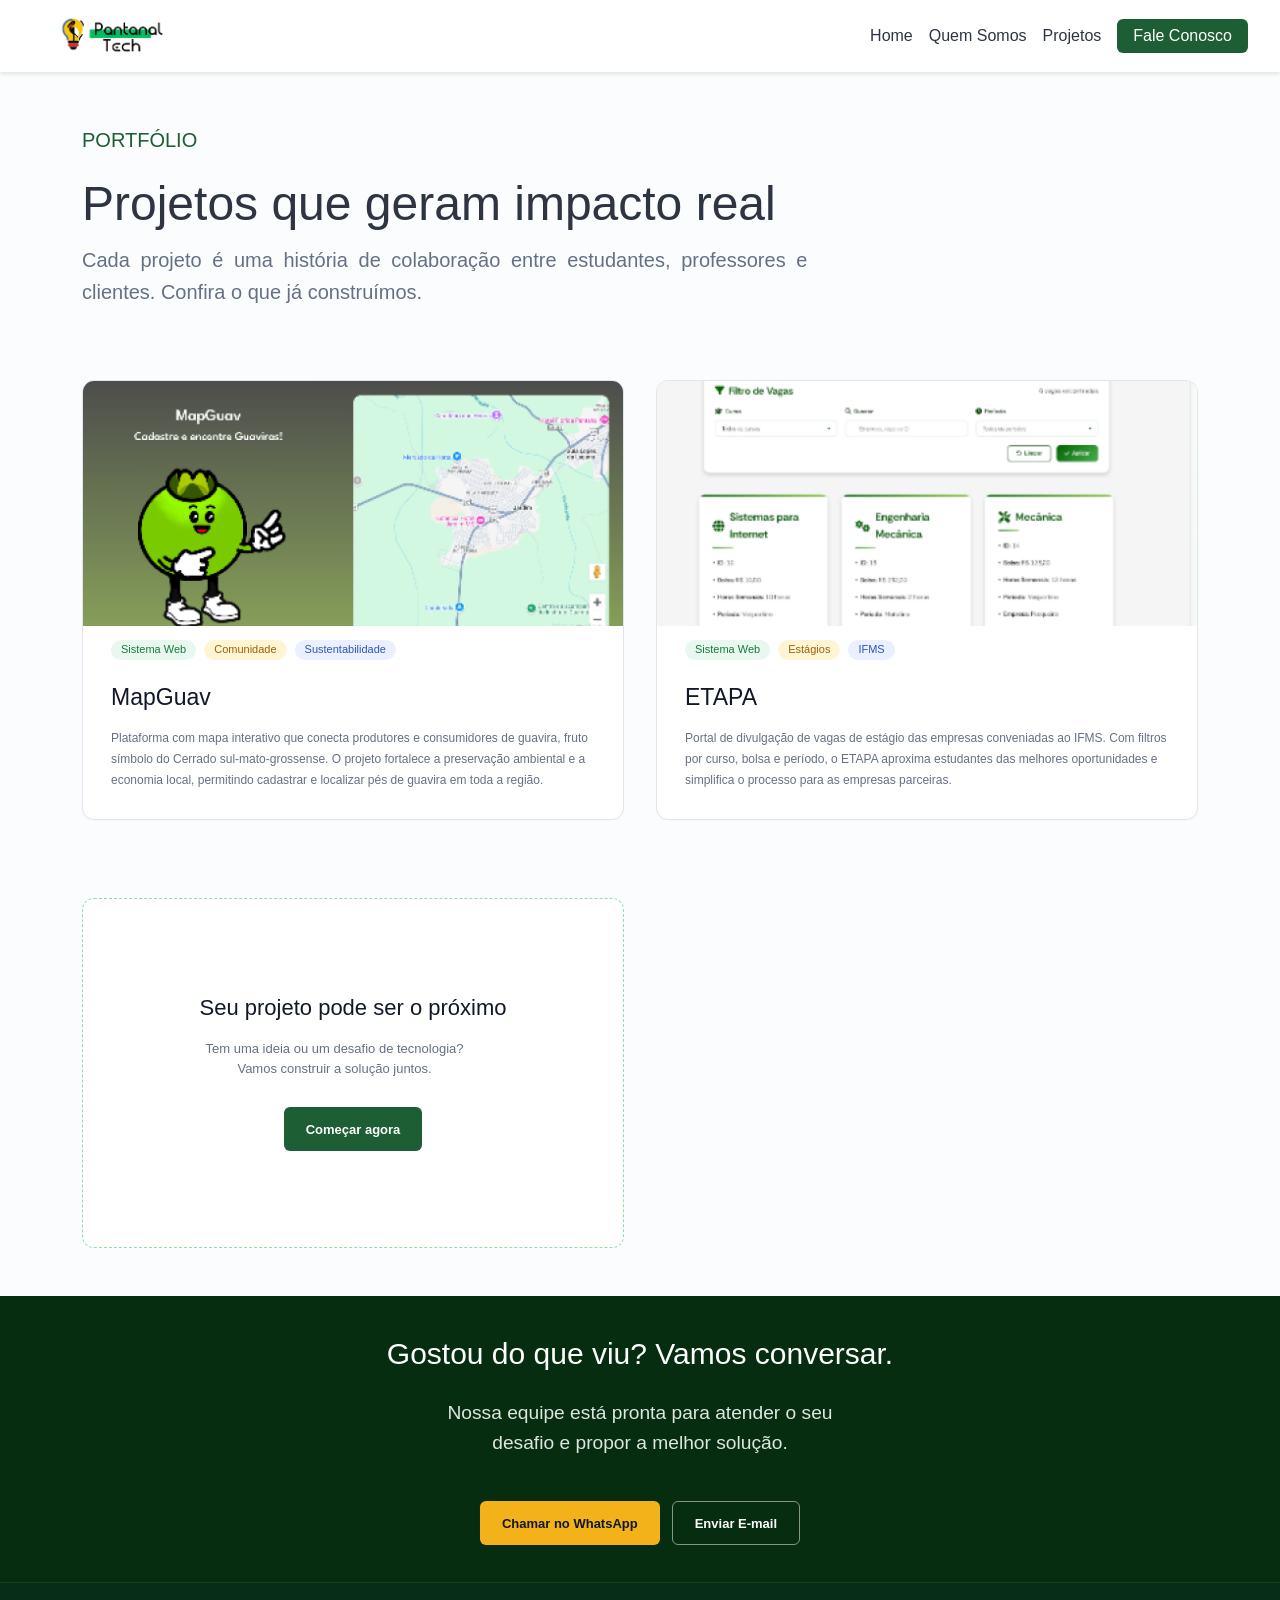
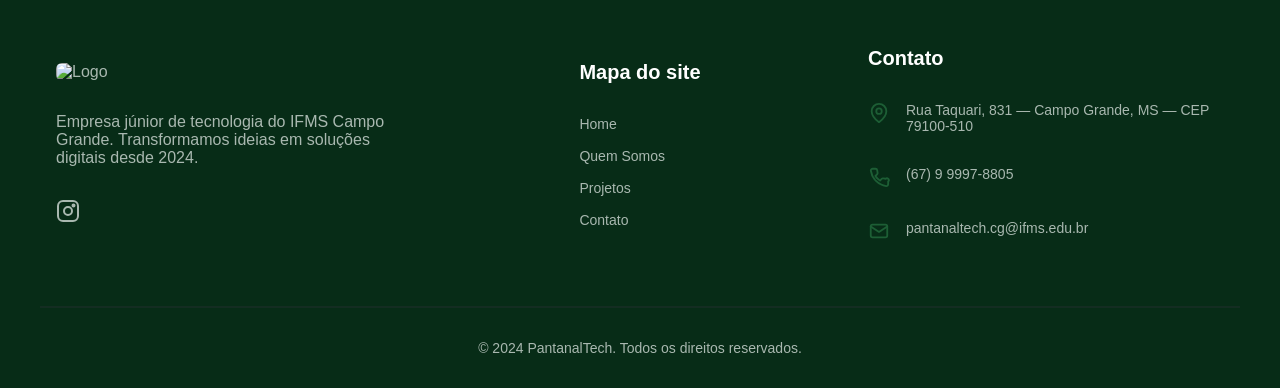
==== commit cb7b0091: "fix: ajustes finais do site" ====
--- a/pages/projetos.html
+++ b/pages/projetos.html
@@ -84,7 +84,7 @@
                         </p>
                     </div>
 
-                    <a class="botao botao--primario" href="mailto:pantanaltech.cg@ifms.edu.br">
+                    <a class="botao botao--primario" href="https://mail.google.com/mail/?view=cm&fs=1&to=pantanaltech.cg@ifms.edu.br&su=Quero%20começar%20um%20projeto&body=Olá,%20gostaria%20de%20iniciar%20um%20projeto%20com%20a%20Pantanal%20Tech.%20Podemos%20agendar%20uma%20reunião?" target="_blank" rel="noopener noreferrer">
                         Come&ccedil;ar agora
                     </a>
                 </article>
--- a/css/global.css
+++ b/css/global.css
@@ -0,0 +1,22 @@
+*{
+    margin: 0;
+    padding: 0;
+    box-sizing: border-box;
+}
+
+body{
+    font-family: 'Inter', sans-serif;
+    background-color: var(--fundo-pagina);
+    color: var(--texto-principal);
+}
+
+img,
+svg{
+    max-width: 100%;
+}
+
+@media (max-width: 768px){
+    body{
+        overflow-x: hidden;
+    }
+}
--- a/css/projetos.css
+++ b/css/projetos.css
@@ -240,4 +240,67 @@
 .botao--contorno:hover {
     border-color: var(--texto-claro);
     background: rgba(255, 255, 255, 0.08);
-}+}
+
+@media (max-width: 768px) {
+    .projetos-container {
+        padding: 0 24px;
+    }
+
+    .projetos-intro {
+        width: 100%;
+    }
+
+    .projetos-grid {
+        grid-template-columns: 1fr;
+        gap: 32px;
+    }
+}
+
+@media (max-width: 480px) {
+    .projetos-container {
+        padding: 0 16px;
+    }
+
+    .projetos-hero {
+        padding: 40px 0;
+    }
+
+    .projetos-hero h1 {
+        font-size: 2.25rem;
+        line-height: 2.5rem;
+    }
+
+    .projetos-intro,
+    .projetos-cta p {
+        font-size: 1rem;
+        line-height: 1.6;
+    }
+
+    .projeto-card__imagem {
+        height: auto;
+        aspect-ratio: 16 / 9;
+    }
+
+    .projeto-card__conteudo {
+        padding: 14px 20px 20px;
+    }
+
+    .projeto-convite {
+        min-height: auto;
+        padding: 40px 24px;
+    }
+
+    .projetos-cta h2 {
+        font-size: 1.75rem;
+    }
+
+    .projetos-cta__acoes {
+        width: 100%;
+        flex-direction: column;
+    }
+
+    .projetos-cta__acoes .botao {
+        width: 100%;
+    }
+}
--- a/components/Header/Header.css
+++ b/components/Header/Header.css
@@ -7,10 +7,11 @@
     height: var(--altura-header);
     background-color: var(--fundo-branco);
     box-shadow: 0 2px 4px rgba(0, 0, 0, 0.1);
+    z-index: 1000;
 }
 
 .logo{
-    height: 70px;
+    height: 90px;
     width: auto;
 }
 
@@ -43,4 +44,33 @@
 
 .menu-btn:hover{
     background-color: var(--botao-primario-hover);
-}+}
+
+@media (max-width: 768px){
+    .cabecalho{
+        height: auto;
+        min-height: var(--altura-header);
+        padding: 0.75rem 1rem;
+        gap: 0.75rem;
+    }
+
+    .logo{
+        height: 64px;
+    }
+
+    .menu{
+        justify-content: flex-end;
+        flex-wrap: wrap;
+        gap: 0.75rem;
+    }
+}
+
+@media (max-width: 480px){
+    .cabecalho{
+        flex-direction: column;
+    }
+
+    .menu{
+        justify-content: center;
+    }
+}
--- a/components/Footer/Footer.css
+++ b/components/Footer/Footer.css
@@ -0,0 +1,109 @@
+.rodape{
+    display: flex;
+    flex-direction: column;
+    justify-content: space-around;
+    align-items: center;
+    background-color: var(--fundo-escuro);
+    color: #A9B8B0;
+}
+
+.rodape__container{
+    max-width: var(--largura-maxima);
+    padding: 32px 16px;
+    display: grid;
+    grid-template-columns: 1.5fr 1.5fr 1.5fr;
+    gap: 50px;
+    border-bottom: 2px solid #142D22;
+    place-items: center;
+}
+
+.rodape__informacoes{
+    display: flex;
+    flex-direction: column;
+    gap: var(--espaco-grande);
+    padding: var(--espaco-grande) 0;
+}
+
+.rodape__informacoes img{
+    width: 150px;
+    height: auto;
+    border-radius: var(--raio-pequeno);
+}
+
+.rodape__titulo{
+    font-size: 20px;
+    color: var(--texto-claro);
+}
+
+.rodape__mapasite{
+    display: flex;
+    flex-direction: column;
+    gap: var(--espaco-grande);
+    padding: var(--espaco-grande) 0;
+    font-size: 14px;
+}
+
+.rodape__mapasite .rodape__links{
+    display: flex;
+    flex-direction: column;
+    gap: var(--espaco-medio);
+    list-style: none;
+}
+
+.rodape__link{
+    text-decoration: none;
+    color: #A9B8B0;
+    transition: color 0.3s ease;
+}
+
+.rodape__link:hover{
+    color: var(--verde-hover);
+}
+
+.rodape__contato{
+    display: flex;
+    flex-direction: column;
+    gap: var(--espaco-grande);
+    padding: var(--espaco-grande) 0;
+    font-size: 14px;
+}
+
+.rodape__contato .contato-item {
+    display: flex;
+    align-items: flex-start;
+    gap: 16px;
+}
+
+.rodape__contato .icone {
+    width: 22px;
+    height: 22px;
+    color: var(--verde-principal);
+    flex-shrink: 0;
+}
+
+.rodape__direitos{
+    padding: var(--espaco-grande) 0;
+    font-size: 14px;
+}
+
+@media (max-width: 768px){
+    .rodape__container{
+        width: 100%;
+        grid-template-columns: 1fr;
+        gap: 0;
+        padding: 1.5rem;
+        place-items: start;
+    }
+
+    .rodape__informacoes,
+    .rodape__mapasite,
+    .rodape__contato{
+        width: 100%;
+        padding: 1.5rem 0;
+    }
+
+    .rodape__direitos{
+        padding: 1.5rem;
+        text-align: center;
+    }
+}
